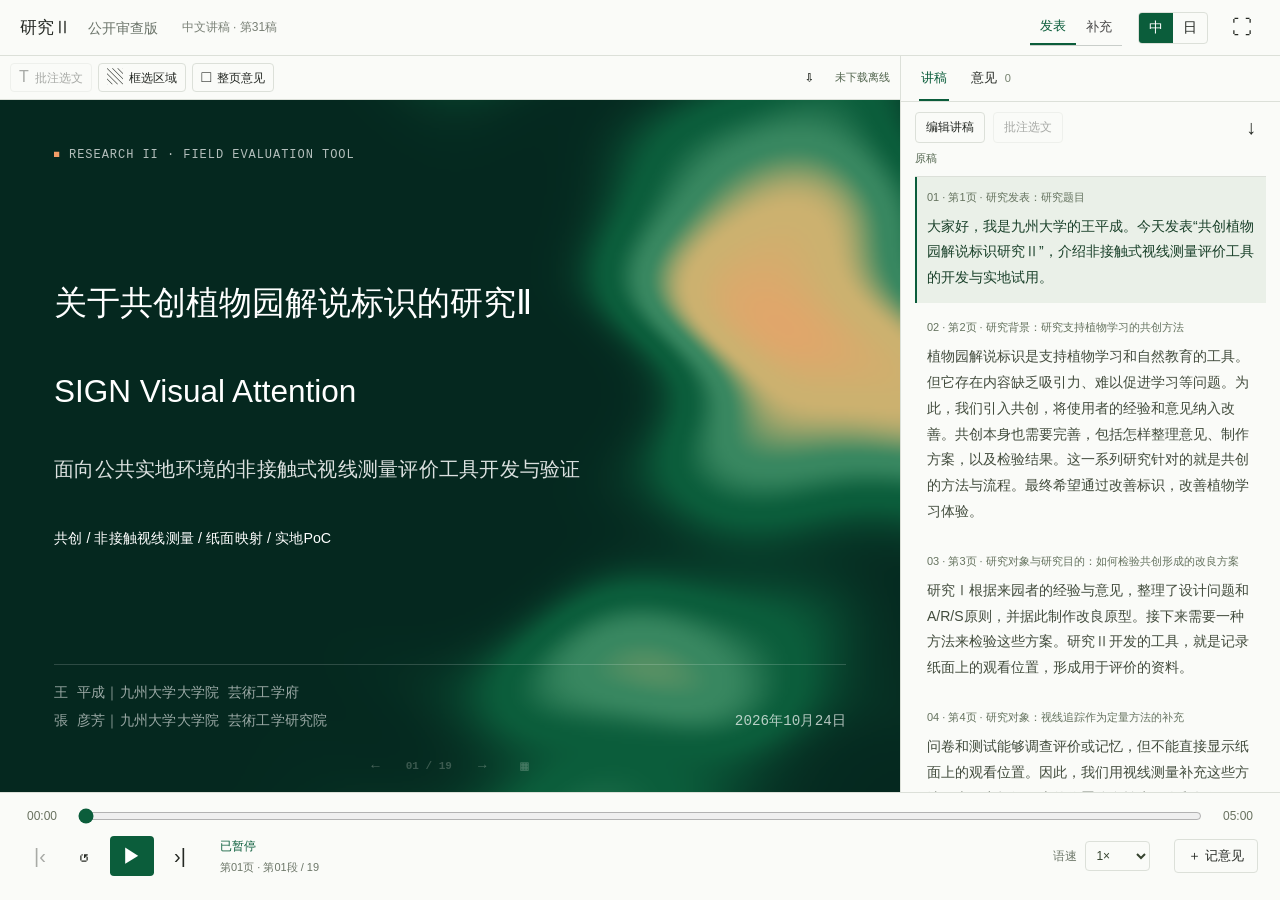
==== 04_PPT工作区/review.html @ 155e1802 "Archive v35 mobile offline reviewer with explicit public redactions" ====
<!doctype html>
<html lang="zh-CN"><head><meta charset="utf-8"><meta name="viewport" content="width=device-width,initial-scale=1,viewport-fit=cover"><meta name="theme-color" content="#0b5d3b"><meta name="apple-mobile-web-app-capable" content="yes"><link rel="manifest" href="review.webmanifest"><title>研究Ⅱ · 模拟审查</title><link rel="stylesheet" href="review.css"></head>
<body>
<header class="review-header"><h1>研究Ⅱ <span>模拟审查</span></h1><span class="review-meta">中文讲稿 · 第13稿</span><div class="header-actions"><nav class="review-scope" aria-label="审查范围"><a href="review.html" data-review-scope="main">发表</a><a href="review.html?scope=supplement" data-review-scope="supplement">补充</a></nav><div class="language-mode" aria-label="画面语言"><button data-deck-language="zh" aria-pressed="true" title="中文画面">中</button><button data-deck-language="ja" aria-pressed="false" title="日文画面">日</button></div><button id="fullscreen" class="icon-button" title="全屏" aria-label="全屏">⛶</button></div></header>
<main class="review-workspace"><div class="stage"><div class="slide-review-tools" role="toolbar" aria-label="Slide批注"><button id="annotate-slide-text" disabled title="选中Slide文字后添加批注"><span aria-hidden="true">T</span> 批注选文</button><button id="annotate-slide-region" aria-pressed="false" title="拖动框选Slide区域，Esc取消"><span aria-hidden="true">▧</span> 框选区域</button><button id="annotate-slide-page" title="对当前整页Slide添加意见"><span aria-hidden="true">□</span> 整页意见</button><span id="slide-review-status" role="status"></span></div><iframe id="deck-frame" title="研究Ⅱ发表幻灯片" allow="autoplay; fullscreen"></iframe><div id="loading-frame">准备画面…</div></div>
<aside class="inspector"><div class="inspector-tabs" role="tablist"><button id="transcript-tab" role="tab" aria-selected="true" aria-controls="transcript-panel">讲稿</button><button id="notes-tab" role="tab" aria-selected="false" aria-controls="notes-panel">意见 <span id="notes-count">0</span></button></div>
<section id="transcript-panel" role="tabpanel" aria-labelledby="transcript-tab"><div class="transcript-tools"><button id="edit-script" aria-pressed="false">编辑讲稿</button><button id="annotate-selection" disabled>批注选文</button><button id="export-script" class="icon-button" title="导出修改后的讲稿" aria-label="导出修改后的讲稿">↓</button><span id="draft-status" role="status">原稿</span></div><div id="clip-list"></div></section>
<section id="notes-panel" role="tabpanel" aria-labelledby="notes-tab" hidden><div class="notes-tools"><span id="storage-status">本机保存</span><button id="export-notes" class="icon-button" title="导出审查意见与讲稿修改" aria-label="导出审查意见与讲稿修改">↓</button></div><form id="note-form"><label for="note-text" id="note-context">第01页 · 00:00</label><blockquote id="note-quote" hidden></blockquote><textarea id="note-text" placeholder="记录这一处的问题…" rows="3"></textarea><div class="note-form-actions"><button id="cancel-note" type="button">取消</button><button id="save-note" type="submit" disabled>保存意见</button></div></form><div id="notes-list"></div></section>
</aside></main>
<footer class="player"><div class="progress-line"><span id="elapsed">00:00</span><input id="seek" type="range" min="0" max="1" step="0.1" value="0" aria-label="播放进度"><span id="duration">00:00</span></div><div class="transport-line"><div class="transport-buttons"><button id="previous" class="icon-button" title="上一段" aria-label="上一段">|‹</button><button id="replay" class="icon-button" title="重听当前段" aria-label="重听当前段">↺</button><button id="play" class="icon-button primary" title="播放" aria-label="播放" disabled>▶</button><button id="next-clip" class="icon-button" title="下一段" aria-label="下一段">›|</button></div><div class="play-state"><span id="status" role="status">准备音频…</span><span id="position">第01页 · 第01段 / 21</span></div><div class="player-actions"><label class="rate-label">语速 <select id="rate" aria-label="语速"><option value="0.75">0.75×</option><option value="1" selected>1×</option><option value="1.25">1.25×</option><option value="1.5">1.5×</option></select></label><button id="add-note" title="暂停并记录当前意见">＋ 记意见</button></div></div></footer>
<audio id="narration" preload="auto"></audio>
<script src="review-core.js"></script><script src="review-data.js"></script><script src="review-slide.js"></script><script src="review.js"></script><script src="review-mobile.js"></script>
</body></html>
---- 04_PPT工作区/review.css ----
:root{font-family:"Hiragino Sans","PingFang SC",sans-serif;color:#242823;background:#f4f5f2;font-size:14px;--accent:#0b5d3b;--border:#dce0d9}
.stage{display:flex;flex-direction:column}
.stage #deck-frame{flex:1;min-height:0;height:0}
.slide-review-tools{display:flex;align-items:center;gap:6px;padding:7px 10px;min-height:44px;flex:none;background:#fafbf8;border-bottom:1px solid var(--border);flex-wrap:wrap}
.slide-review-tools button{height:29px;padding:0 8px;white-space:nowrap;font-size:12px}
.slide-review-tools button span{font-size:16px;margin-right:3px}
.slide-review-tools [aria-pressed="true"]{background:var(--accent);color:white}
#slide-review-status{font-size:11px;color:#68715f;min-width:0;overflow-wrap:anywhere}
@media(max-width:640px){.slide-review-tools{padding:5px 6px;gap:4px}.slide-review-tools button{font-size:11px;padding:0 5px}#slide-review-status:empty{display:none}#slide-review-status{width:100%}}
*{box-sizing:border-box;letter-spacing:0}
body{margin:0;height:100dvh;display:grid;grid-template-rows:56px minmax(0,1fr) 108px;overflow:hidden}
button,select,textarea,input{font:inherit}button{cursor:pointer;color:inherit;background:transparent;border:1px solid var(--border);border-radius:4px}button:disabled{opacity:.38;cursor:default}button:hover:not(:disabled){background:#e7ece6}button:focus-visible,input:focus-visible,select:focus-visible,textarea:focus-visible{outline:2px solid var(--accent);outline-offset:2px}
.review-header{padding:0 20px;display:flex;align-items:center;gap:24px;border-bottom:1px solid var(--border);background:#fafbf8}
.review-header h1{margin:0;font-size:17px;font-weight:500;white-space:nowrap}.review-header h1 span{font-size:14px;font-weight:400;color:#6a7369;margin-left:12px}.review-meta{font-size:12px;color:#798076}.header-actions{display:flex;align-items:center;gap:16px;margin-left:auto}.language-mode{display:flex;border:1px solid var(--border);border-radius:4px;overflow:hidden}.language-mode button{width:34px;height:30px;border:0;border-radius:0}.language-mode [aria-pressed="true"]{background:var(--accent);color:#fff}
.icon-button{height:36px;width:36px;display:inline-grid;place-items:center;font-size:20px;flex:none;border-color:transparent;padding:0}.icon-button[title]{position:relative}.icon-button:hover::after{content:attr(title);position:absolute;bottom:calc(100% + 8px);left:50%;transform:translateX(-50%);background:#26352b;color:white;white-space:nowrap;font-size:12px;padding:6px 9px;border-radius:4px;z-index:20;pointer-events:none}.header-actions .icon-button:hover::after{bottom:auto;top:calc(100% + 8px);left:auto;right:0;transform:none}
.review-workspace{display:grid;grid-template-columns:minmax(0,1fr) 320px;min-height:0;overflow:hidden}.stage{position:relative;min-height:0;background:#eceeeb;overflow:hidden}.stage iframe{width:100%;height:100%;border:0;display:block}#loading-frame{position:absolute;inset:0;display:grid;place-items:center;background:#eceeeb;color:#64705f}#loading-frame[hidden]{display:none}
.inspector{border-left:1px solid var(--border);background:#fafbf8;display:flex;flex-direction:column;min-height:0}.inspector-tabs{height:46px;display:flex;gap:20px;padding:0 18px;border-bottom:1px solid var(--border);flex:none}.inspector-tabs button{border:0;border-bottom:2px solid transparent;border-radius:0;padding:0 2px;font-size:13px}.inspector-tabs [aria-selected="true"]{border-color:var(--accent);color:var(--accent)}#notes-count{font-size:11px;color:#75816e;margin-left:4px}
[role="tabpanel"]{min-height:0;overflow:auto;flex:1;padding:10px 14px 20px}[hidden]{display:none!important}#clip-list{display:flex;flex-direction:column;gap:4px}.clip-row{padding:12px 10px;text-align:left;border:0;border-left:2px solid transparent;border-radius:0;line-height:1.65}.clip-row.active{border-left-color:var(--accent);background:#eaf0e8}.clip-row small{display:block;color:#7b8678;font-size:11px;margin-bottom:5px}.clip-row .clip-text{font-size:13px;color:#424c3d;display:block}.clip-row.active .clip-text{color:#183f28}
.player{border-top:1px solid var(--border);padding:12px 22px;background:#fafbf8;min-width:0}.progress-line{display:flex;align-items:center;gap:14px;height:22px;font-variant-numeric:tabular-nums;font-size:12px;color:#68715f}.progress-line span{width:40px;text-align:center}input[type="range"]{accent-color:var(--accent);flex:1;min-width:0;height:16px}.transport-line{display:flex;align-items:center;gap:22px;height:58px}.transport-buttons{display:flex;gap:8px;align-items:center}.primary{background:var(--accent);color:white!important;width:44px;height:40px}.primary:hover:not(:disabled){background:#164c34}.play-state{display:flex;flex-direction:column;gap:5px;min-width:0;font-size:12px}#status{color:var(--accent)}#position{color:#6c7668;font-size:11px}.player-actions{margin-left:auto;display:flex;gap:24px;align-items:center}.rate-label{display:flex;align-items:center;gap:8px;color:#6c7668;font-size:12px}.rate-label select{background:transparent;border:1px solid var(--border);padding:6px;border-radius:4px;color:#35432f}#add-note{height:34px;padding:0 13px;font-size:13px;white-space:nowrap}
.notes-tools{display:flex;justify-content:space-between;align-items:center;font-size:11px;color:#6c7668;border-bottom:1px solid var(--border);margin-bottom:15px}#note-form{display:flex;flex-direction:column;gap:10px;border-bottom:1px solid var(--border);padding-bottom:18px}#note-context{font-size:12px;color:var(--accent)}textarea{width:100%;resize:vertical;min-height:80px;max-height:200px;border:1px solid var(--border);background:white;border-radius:4px;padding:10px;line-height:1.5}#save-note{align-self:flex-end;padding:7px 14px;background:var(--accent);color:white;font-size:12px}.note-entry{padding:15px 0;border-bottom:1px solid var(--border)}.note-entry header{display:flex;align-items:center;justify-content:space-between}.note-entry .note-location{font-size:11px;border:0;color:var(--accent);padding:0}.note-entry .delete-note{border:0;font-size:18px;width:26px;height:26px}.note-entry p{font-size:13px;line-height:1.6;white-space:pre-wrap;overflow-wrap:anywhere;margin:6px 0}.empty-note{color:#8a9287;font-size:12px;padding:25px 0}
@media(max-width:900px){.review-workspace{grid-template-columns:minmax(0,1fr) 260px}.review-meta{display:none}.player-actions{gap:10px}.transport-line{gap:14px}}
@media(max-width:640px){body{grid-template-rows:48px minmax(0,1fr) 120px}.review-header{padding:0 12px;gap:8px}.review-header h1{font-size:15px}.review-header h1 span{font-size:12px;margin-left:6px}.header-actions{gap:8px}.review-workspace{grid-template-columns:1fr;grid-template-rows:minmax(250px,1fr) 220px}.inspector{border-left:0;border-top:1px solid var(--border)}.inspector-tabs{height:36px}.clip-row{padding:8px}.player{padding:8px 12px}.transport-line{height:78px;flex-wrap:wrap;gap:0 10px;justify-content:space-between}.transport-buttons{gap:3px}.play-state{margin-right:auto;max-width:155px}.player-actions{width:100%;justify-content:space-between;margin-left:0}.rate-label select{padding:2px 6px}#add-note{height:27px;padding:0 10px}.progress-line{gap:6px}.icon-button:hover::after{display:none}}
.review-scope{display:flex;align-items:center;gap:0;border-bottom:1px solid #c9ceca;flex:none}.review-scope a{font-size:13px;color:#444;text-decoration:none;padding:8px 10px;white-space:nowrap}.review-scope a[aria-current="page"]{color:#0B5D3B;border-bottom:2px solid #0B5D3B}.review-scope a:focus-visible{outline:2px solid #0B5D3B;outline-offset:2px}
.review-workspace{grid-template-columns:minmax(0,1fr) 380px}
#transcript-panel{padding-top:0}.transcript-tools{position:sticky;top:0;z-index:2;display:flex;align-items:center;flex-wrap:wrap;gap:8px;padding:10px 0;background:#fafbf8;border-bottom:1px solid var(--border)}.transcript-tools>button:not(.icon-button){padding:6px 10px;font-size:12px}.transcript-tools [aria-pressed="true"]{background:var(--accent);color:#fff}.transcript-tools .icon-button{margin-left:auto;width:30px;height:30px}#draft-status{width:100%;font-size:11px;color:#53664f;overflow-wrap:anywhere}
.clip-row{cursor:default;min-width:0}.clip-location{display:block;width:100%;border:0;padding:0;text-align:left;font-size:11px;color:#65735f;line-height:1.6;margin-bottom:7px}.clip-row .clip-text{white-space:pre-wrap;overflow-wrap:anywhere;user-select:text;cursor:text;font-size:14px;line-height:1.85}.clip-row .clip-edit{min-height:90px;max-height:none;resize:vertical;font-size:14px;line-height:1.85;padding:8px;border-color:#9bb4a0;white-space:pre-wrap;overflow-wrap:anywhere}.draft-badge{display:block;font-size:11px;color:#7c562c;margin-top:8px}.clip-text mark{background:#fff0b9;color:inherit;border-bottom:2px solid #c58d22;cursor:pointer;border-radius:1px}.clip-text mark:focus-visible{outline:2px solid var(--accent)}
#note-quote,.note-entry blockquote{margin:0;border-left:3px solid #c58d22;background:#fbf5df;padding:9px 10px;font-size:13px;line-height:1.7;white-space:pre-wrap;overflow-wrap:anywhere;max-height:150px;overflow:auto}.note-entry blockquote{margin-top:9px}.note-actions,.note-form-actions{display:flex;align-items:center;gap:8px}.note-form-actions{justify-content:flex-end}.note-actions .edit-note{font-size:11px;border:0;padding:3px 5px}.note-anchor-status{display:block;margin-top:6px;color:#8b5e29;font-size:11px}.note-form-actions #cancel-note{font-size:12px;padding:7px 10px}
@media(max-width:900px){.review-workspace{grid-template-columns:minmax(0,1fr) 300px}}
@media(max-width:640px){.review-workspace{grid-template-columns:1fr;grid-template-rows:minmax(180px,.9fr) minmax(240px,1.1fr)}.transcript-tools{gap:6px;padding:7px 0}.transcript-tools>button:not(.icon-button){font-size:12px;padding:5px 8px}.clip-row .clip-text,.clip-row .clip-edit{font-size:14px}}
#toggle-inspector,#close-inspector{display:none}#offline-status{font-size:11px;color:#53664f;margin-left:2px}#offline-save{margin-left:auto}button{touch-action:manipulation}#import-file{display:none}.notes-tools{gap:6px}.notes-tools #storage-status{margin-right:auto;overflow-wrap:anywhere}.notes-tools .icon-button{flex:none}
@media(max-width:1024px) and (orientation:landscape){
  body{height:var(--visible-height,100dvh);grid-template-rows:44px minmax(0,1fr) 66px;padding-left:env(safe-area-inset-left);padding-right:env(safe-area-inset-right);padding-bottom:env(safe-area-inset-bottom)}
  .review-header{padding:0 8px;gap:8px}.review-header h1{font-size:14px}.review-header h1 span{font-size:12px;margin-left:5px}.header-actions{gap:6px}.review-meta{display:none}
  #toggle-inspector,#close-inspector{display:inline-grid;width:44px;height:44px}#close-inspector{margin-left:auto}
  .review-workspace{display:block;position:relative}.stage{height:100%}.inspector{display:none;position:absolute;right:0;top:0;bottom:0;width:min(390px,58%);z-index:10;box-shadow:-3px 0 12px #15251c22}
  .inspector-open .inspector{display:flex}.inspector-tabs{height:44px;gap:16px;padding:0 10px;align-items:center}.inspector-tabs>button{min-height:44px}
  .slide-review-tools{min-height:44px;padding:0 6px;gap:4px;flex-wrap:nowrap}.slide-review-tools button{min-height:44px}.slide-review-tools #slide-review-status{display:none}.slide-review-tools button:not(.icon-button){font-size:12px;padding:0 7px}
  #offline-status{max-width:110px;font-size:10px}.player{padding:0 8px}.progress-line{height:18px;gap:6px}.transport-line{height:48px;gap:8px;flex-wrap:nowrap}.transport-buttons{gap:1px}.transport-buttons .icon-button{width:44px;height:44px}.play-state{max-width:180px;gap:3px}.player-actions{width:auto;margin-left:auto;gap:10px}.rate-label{gap:4px}.rate-label select{padding:3px}#add-note{height:44px;padding:0 8px}
  textarea,.clip-row .clip-edit{font-size:16px;min-height:72px}.note-form-actions button{min-height:44px}.note-entry .delete-note{width:44px;height:44px}.note-actions .edit-note{min-height:44px}.notes-tools .icon-button{height:44px;width:44px}#notes-panel{padding:0 12px 16px}.notes-tools{margin-bottom:8px;position:sticky;top:0;background:#fafbf8;z-index:2}.note-entry{padding:8px 0}
}
@media(max-width:640px) and (orientation:portrait){
 body{height:var(--visible-height,100dvh);grid-template-rows:48px minmax(0,1fr) 110px}.review-header{padding:0 6px}.review-header h1 span{display:none}.review-scope a{padding:8px}.review-workspace{grid-template-rows:minmax(110px,.85fr) minmax(160px,1.15fr)}.slide-review-tools{flex-wrap:wrap;padding:0 4px;gap:2px}.slide-review-tools button{min-height:44px}#slide-review-status{display:none!important}#offline-status{max-width:88px;font-size:10px}.slide-review-tools #offline-save{width:36px}textarea,.clip-row .clip-edit{font-size:16px}.note-form-actions button{min-height:44px}.player-actions #add-note{height:36px}.transport-line{height:74px}.inspector-tabs{height:44px}.inspector-tabs button{min-height:44px}.notes-tools .icon-button{height:44px;width:44px}
}
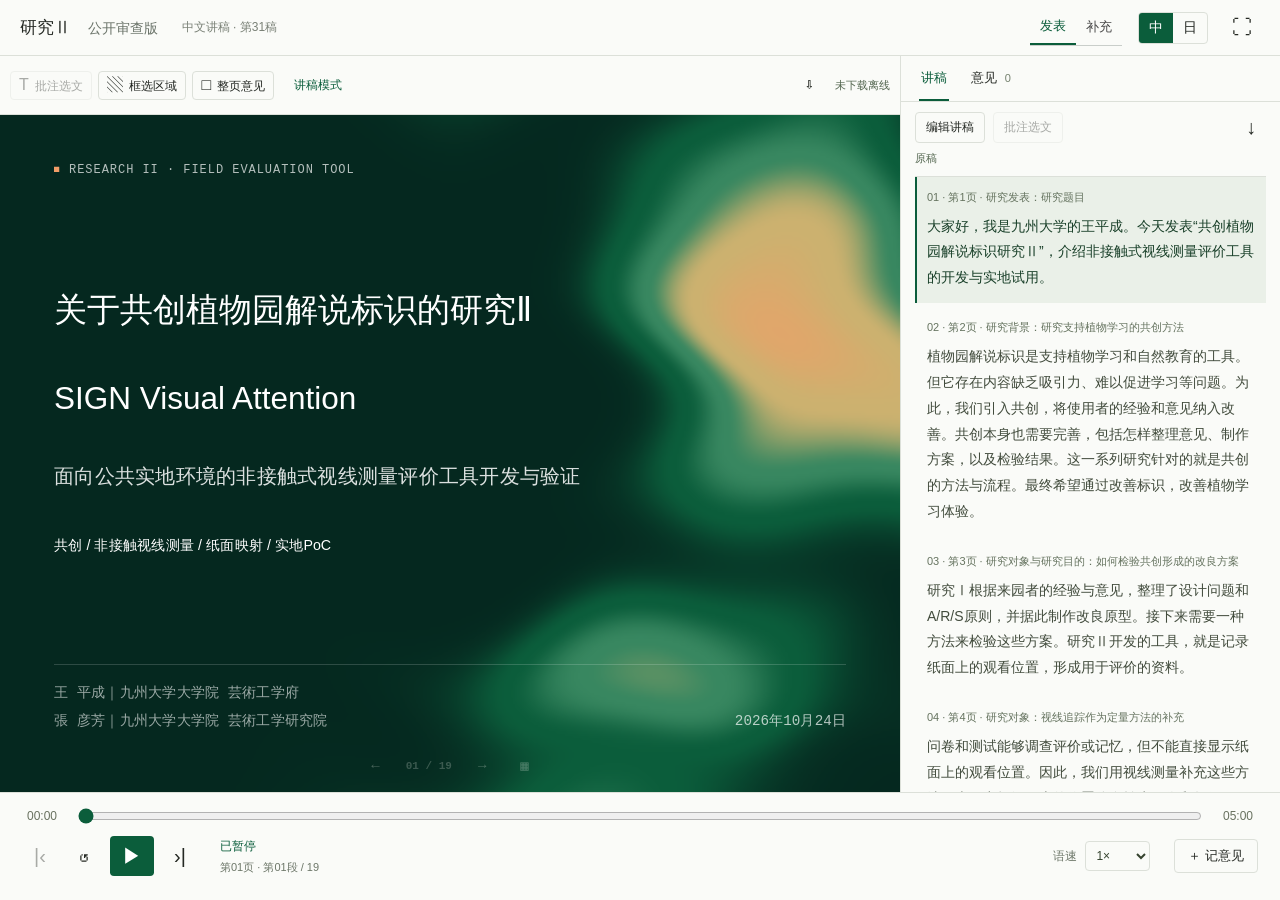
==== commit e18ff7fb: "Add v36 portrait offline manuscript editing with safe shared drafts" ====
--- a/04_PPT工作区/review.html
+++ b/04_PPT工作区/review.html
@@ -9,5 +9,5 @@
 </aside></main>
 <footer class="player"><div class="progress-line"><span id="elapsed">00:00</span><input id="seek" type="range" min="0" max="1" step="0.1" value="0" aria-label="播放进度"><span id="duration">00:00</span></div><div class="transport-line"><div class="transport-buttons"><button id="previous" class="icon-button" title="上一段" aria-label="上一段">|‹</button><button id="replay" class="icon-button" title="重听当前段" aria-label="重听当前段">↺</button><button id="play" class="icon-button primary" title="播放" aria-label="播放" disabled>▶</button><button id="next-clip" class="icon-button" title="下一段" aria-label="下一段">›|</button></div><div class="play-state"><span id="status" role="status">准备音频…</span><span id="position">第01页 · 第01段 / 21</span></div><div class="player-actions"><label class="rate-label">语速 <select id="rate" aria-label="语速"><option value="0.75">0.75×</option><option value="1" selected>1×</option><option value="1.25">1.25×</option><option value="1.5">1.5×</option></select></label><button id="add-note" title="暂停并记录当前意见">＋ 记意见</button></div></div></footer>
 <audio id="narration" preload="auto"></audio>
-<script src="review-core.js"></script><script src="review-data.js"></script><script src="review-slide.js"></script><script src="review.js"></script><script src="review-mobile.js"></script>
+<script src="review-core.js"></script><script src="review-data.js"></script><script src="review-slide.js"></script><script src="script-core.js"></script><script src="review.js"></script><script src="review-offline.js"></script><script src="review-mobile.js"></script>
 </body></html>
--- a/04_PPT工作区/review.css
+++ b/04_PPT工作区/review.css
@@ -28,6 +28,8 @@
 @media(max-width:900px){.review-workspace{grid-template-columns:minmax(0,1fr) 300px}}
 @media(max-width:640px){.review-workspace{grid-template-columns:1fr;grid-template-rows:minmax(180px,.9fr) minmax(240px,1.1fr)}.transcript-tools{gap:6px;padding:7px 0}.transcript-tools>button:not(.icon-button){font-size:12px;padding:5px 8px}.clip-row .clip-text,.clip-row .clip-edit{font-size:14px}}
 #toggle-inspector,#close-inspector{display:none}#offline-status{font-size:11px;color:#53664f;margin-left:2px}#offline-save{margin-left:auto}button{touch-action:manipulation}#import-file{display:none}.notes-tools{gap:6px}.notes-tools #storage-status{margin-right:auto;overflow-wrap:anywhere}.notes-tools .icon-button{flex:none}
+.script-mode-link{display:inline-flex;align-items:center;justify-content:center;min-height:44px;padding:0 8px;font-size:12px;color:var(--accent);text-decoration:none;white-space:nowrap;touch-action:manipulation}.script-mode-link:focus-visible{outline:2px solid var(--accent)}
+@media(max-width:1024px){.language-mode button{min-height:42px;min-width:38px}.review-scope a{min-height:44px;display:flex;align-items:center}.header-actions>.icon-button{height:44px;width:44px}}
 @media(max-width:1024px) and (orientation:landscape){
   body{height:var(--visible-height,100dvh);grid-template-rows:44px minmax(0,1fr) 66px;padding-left:env(safe-area-inset-left);padding-right:env(safe-area-inset-right);padding-bottom:env(safe-area-inset-bottom)}
   .review-header{padding:0 8px;gap:8px}.review-header h1{font-size:14px}.review-header h1 span{font-size:12px;margin-left:5px}.header-actions{gap:6px}.review-meta{display:none}
@@ -41,3 +43,4 @@
 @media(max-width:640px) and (orientation:portrait){
  body{height:var(--visible-height,100dvh);grid-template-rows:48px minmax(0,1fr) 110px}.review-header{padding:0 6px}.review-header h1 span{display:none}.review-scope a{padding:8px}.review-workspace{grid-template-rows:minmax(110px,.85fr) minmax(160px,1.15fr)}.slide-review-tools{flex-wrap:wrap;padding:0 4px;gap:2px}.slide-review-tools button{min-height:44px}#slide-review-status{display:none!important}#offline-status{max-width:88px;font-size:10px}.slide-review-tools #offline-save{width:36px}textarea,.clip-row .clip-edit{font-size:16px}.note-form-actions button{min-height:44px}.player-actions #add-note{height:36px}.transport-line{height:74px}.inspector-tabs{height:44px}.inspector-tabs button{min-height:44px}.notes-tools .icon-button{height:44px;width:44px}
 }
+@media(max-width:1024px){body.keyboard-open{grid-template-rows:minmax(0,1fr)}.keyboard-open .review-header,.keyboard-open .player{display:none}.keyboard-open .review-workspace{display:block;position:relative}.keyboard-open .stage{height:100%}.keyboard-open .inspector{display:flex;position:absolute;inset:0;width:100%;z-index:10;border:0}.keyboard-open .inspector-tabs{height:44px;flex:none}.keyboard-open [role="tabpanel"]{padding-bottom:12px}.keyboard-open textarea{min-height:64px;max-height:110px}.keyboard-open #note-form{gap:6px;padding-bottom:8px}.keyboard-open #note-context{font-size:11px}.keyboard-open .notes-tools{display:none}.keyboard-open #note-quote{max-height:45px}}
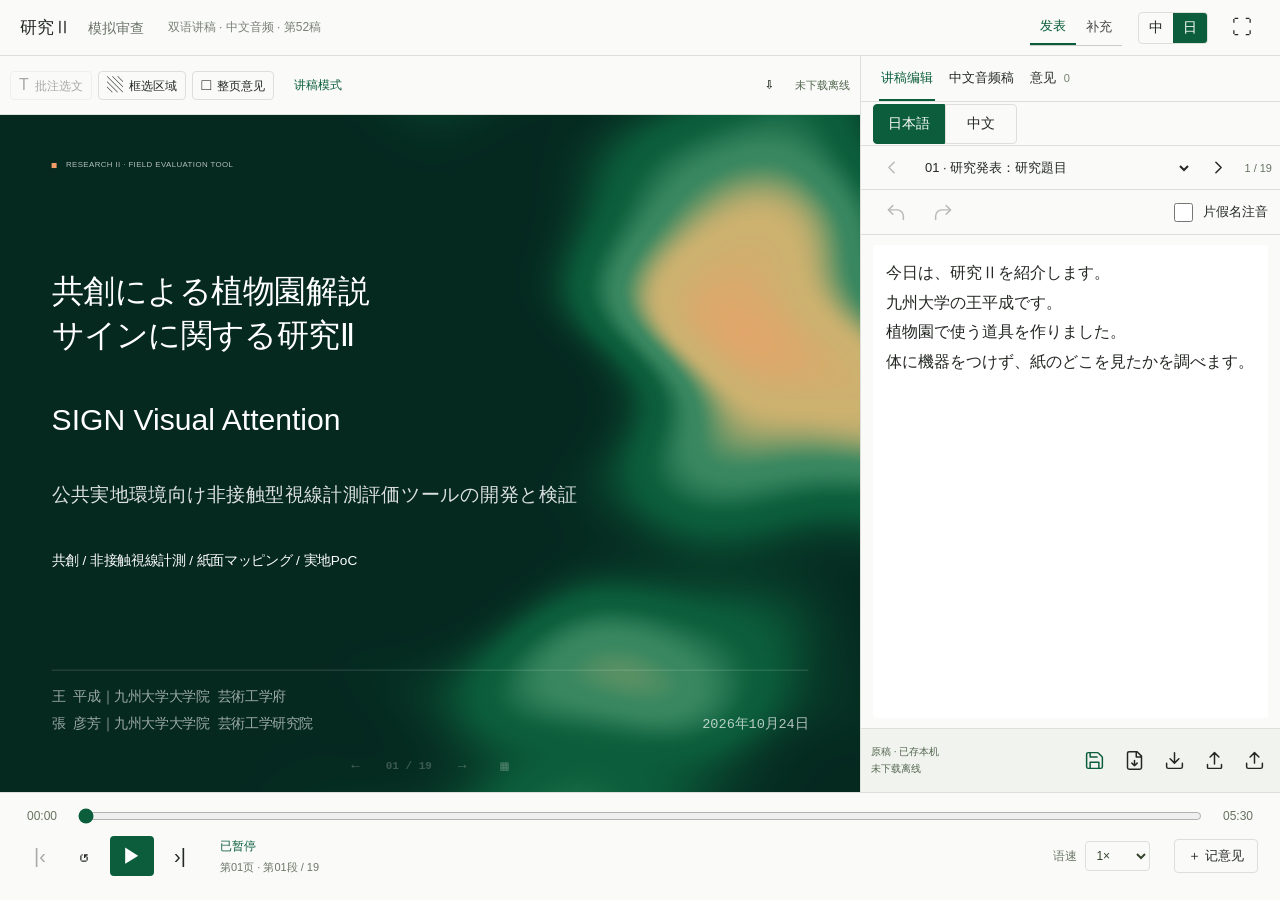
==== commit 84fe810f: "Unify desktop and mobile manuscript editor" ====
--- a/04_PPT工作区/review.html
+++ b/04_PPT工作区/review.html
@@ -3,8 +3,9 @@
 <body>
 <header class="review-header"><h1>研究Ⅱ <span>模拟审查</span></h1><span class="review-meta">中文讲稿 · 第13稿</span><div class="header-actions"><nav class="review-scope" aria-label="审查范围"><a href="review.html" data-review-scope="main">发表</a><a href="review.html?scope=supplement" data-review-scope="supplement">补充</a></nav><div class="language-mode" aria-label="画面语言"><button data-deck-language="zh" aria-pressed="true" title="中文画面">中</button><button data-deck-language="ja" aria-pressed="false" title="日文画面">日</button></div><button id="fullscreen" class="icon-button" title="全屏" aria-label="全屏">⛶</button></div></header>
 <main class="review-workspace"><div class="stage"><div class="slide-review-tools" role="toolbar" aria-label="Slide批注"><button id="annotate-slide-text" disabled title="选中Slide文字后添加批注"><span aria-hidden="true">T</span> 批注选文</button><button id="annotate-slide-region" aria-pressed="false" title="拖动框选Slide区域，Esc取消"><span aria-hidden="true">▧</span> 框选区域</button><button id="annotate-slide-page" title="对当前整页Slide添加意见"><span aria-hidden="true">□</span> 整页意见</button><span id="slide-review-status" role="status"></span></div><iframe id="deck-frame" title="研究Ⅱ发表幻灯片" allow="autoplay; fullscreen"></iframe><div id="loading-frame">准备画面…</div></div>
-<aside class="inspector"><div class="inspector-tabs" role="tablist"><button id="transcript-tab" role="tab" aria-selected="true" aria-controls="transcript-panel">讲稿</button><button id="notes-tab" role="tab" aria-selected="false" aria-controls="notes-panel">意见 <span id="notes-count">0</span></button></div>
-<section id="transcript-panel" role="tabpanel" aria-labelledby="transcript-tab"><div class="transcript-tools"><button id="edit-script" aria-pressed="false">编辑讲稿</button><button id="annotate-selection" disabled>批注选文</button><button id="export-script" class="icon-button" title="导出修改后的讲稿" aria-label="导出修改后的讲稿">↓</button><span id="draft-status" role="status">原稿</span></div><div id="clip-list"></div></section>
+<aside class="inspector"><div class="inspector-tabs" role="tablist"><button id="editor-tab" role="tab" aria-selected="true" aria-controls="editor-panel">讲稿编辑</button><button id="transcript-tab" role="tab" aria-selected="false" aria-controls="transcript-panel">中文音频稿</button><button id="notes-tab" role="tab" aria-selected="false" aria-controls="notes-panel">意见 <span id="notes-count">0</span></button></div>
+<section id="editor-panel" role="tabpanel" aria-labelledby="editor-tab"><iframe id="script-editor-frame" title="统一双语讲稿编辑器"></iframe></section>
+<section id="transcript-panel" role="tabpanel" aria-labelledby="transcript-tab" hidden><div class="transcript-tools"><button id="edit-script" aria-pressed="false">编辑讲稿</button><button id="annotate-selection" disabled>批注选文</button><button id="export-script" class="icon-button" title="导出修改后的讲稿" aria-label="导出修改后的讲稿">↓</button><span id="draft-status" role="status">原稿</span></div><div id="clip-list"></div></section>
 <section id="notes-panel" role="tabpanel" aria-labelledby="notes-tab" hidden><div class="notes-tools"><span id="storage-status">本机保存</span><button id="export-notes" class="icon-button" title="导出审查意见与讲稿修改" aria-label="导出审查意见与讲稿修改">↓</button></div><form id="note-form"><label for="note-text" id="note-context">第01页 · 00:00</label><blockquote id="note-quote" hidden></blockquote><textarea id="note-text" placeholder="记录这一处的问题…" rows="3"></textarea><div class="note-form-actions"><button id="cancel-note" type="button">取消</button><button id="save-note" type="submit" disabled>保存意见</button></div></form><div id="notes-list"></div></section>
 </aside></main>
 <footer class="player"><div class="progress-line"><span id="elapsed">00:00</span><input id="seek" type="range" min="0" max="1" step="0.1" value="0" aria-label="播放进度"><span id="duration">00:00</span></div><div class="transport-line"><div class="transport-buttons"><button id="previous" class="icon-button" title="上一段" aria-label="上一段">|‹</button><button id="replay" class="icon-button" title="重听当前段" aria-label="重听当前段">↺</button><button id="play" class="icon-button primary" title="播放" aria-label="播放" disabled>▶</button><button id="next-clip" class="icon-button" title="下一段" aria-label="下一段">›|</button></div><div class="play-state"><span id="status" role="status">准备音频…</span><span id="position">第01页 · 第01段 / 21</span></div><div class="player-actions"><label class="rate-label">语速 <select id="rate" aria-label="语速"><option value="0.75">0.75×</option><option value="1" selected>1×</option><option value="1.25">1.25×</option><option value="1.5">1.5×</option></select></label><button id="add-note" title="暂停并记录当前意见">＋ 记意见</button></div></div></footer>
--- a/04_PPT工作区/review.css
+++ b/04_PPT工作区/review.css
@@ -29,6 +29,8 @@
 @media(max-width:640px){.review-workspace{grid-template-columns:1fr;grid-template-rows:minmax(180px,.9fr) minmax(240px,1.1fr)}.transcript-tools{gap:6px;padding:7px 0}.transcript-tools>button:not(.icon-button){font-size:12px;padding:5px 8px}.clip-row .clip-text,.clip-row .clip-edit{font-size:14px}}
 #toggle-inspector,#close-inspector{display:none}#offline-status{font-size:11px;color:#53664f;margin-left:2px}#offline-save{margin-left:auto}button{touch-action:manipulation}#import-file{display:none}.notes-tools{gap:6px}.notes-tools #storage-status{margin-right:auto;overflow-wrap:anywhere}.notes-tools .icon-button{flex:none}
 .script-mode-link{display:inline-flex;align-items:center;justify-content:center;min-height:44px;padding:0 8px;font-size:12px;color:var(--accent);text-decoration:none;white-space:nowrap;touch-action:manipulation}.script-mode-link:focus-visible{outline:2px solid var(--accent)}
+#editor-panel{padding:0;min-height:0;flex:1;overflow:hidden}#editor-panel:not([hidden]){display:flex}#script-editor-frame{border:0;width:100%;height:100%;min-height:0;display:block}.inspector-tabs{gap:12px}.inspector-tabs>button{white-space:nowrap}
+@media(min-width:1025px){.review-workspace{grid-template-columns:minmax(0,1fr) 420px}}
 @media(max-width:1024px){.language-mode button{min-height:42px;min-width:38px}.review-scope a{min-height:44px;display:flex;align-items:center}.header-actions>.icon-button{height:44px;width:44px}}
 @media(max-width:1024px) and (orientation:landscape){
   body{height:var(--visible-height,100dvh);grid-template-rows:44px minmax(0,1fr) 66px;padding-left:env(safe-area-inset-left);padding-right:env(safe-area-inset-right);padding-bottom:env(safe-area-inset-bottom)}
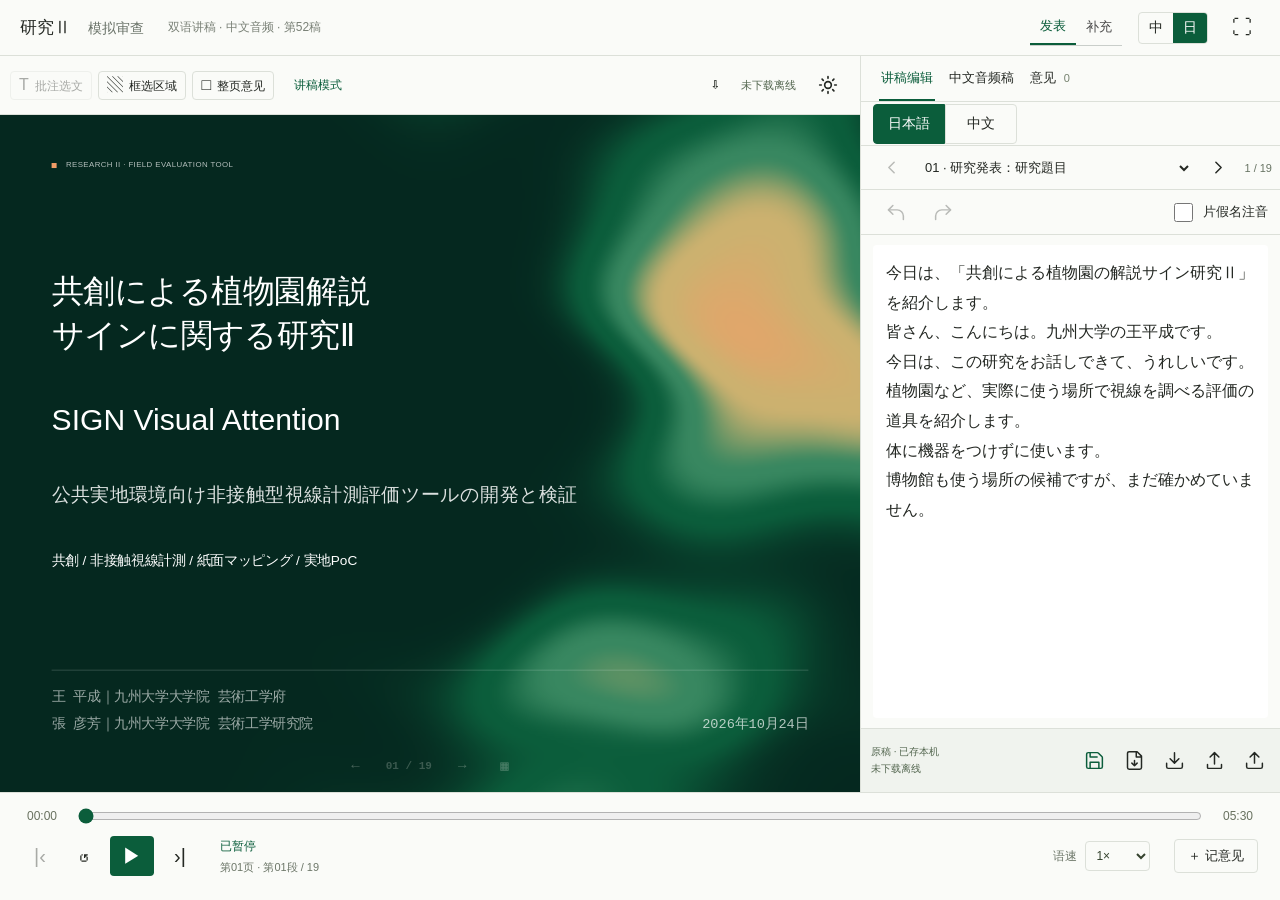
==== commit 0e6f55c5: "Add shared dark theme and restore full-content simple Japanese scripts" ====
--- a/04_PPT工作区/review.html
+++ b/04_PPT工作区/review.html
@@ -1,5 +1,5 @@
 <!doctype html>
-<html lang="zh-CN"><head><meta charset="utf-8"><meta name="viewport" content="width=device-width,initial-scale=1,viewport-fit=cover"><meta name="theme-color" content="#0b5d3b"><meta name="apple-mobile-web-app-capable" content="yes"><link rel="manifest" href="review.webmanifest"><title>研究Ⅱ · 模拟审查</title><link rel="stylesheet" href="review.css"></head>
+<html lang="zh-CN"><head><meta charset="utf-8"><meta name="viewport" content="width=device-width,initial-scale=1,viewport-fit=cover"><meta name="theme-color" content="#0b5d3b"><meta name="apple-mobile-web-app-capable" content="yes"><link rel="manifest" href="review.webmanifest"><title>研究Ⅱ · 模拟审查</title><link rel="stylesheet" href="review.css"><link rel="stylesheet" href="ui-theme.css"><script src="ui-theme.js"></script></head>
 <body>
 <header class="review-header"><h1>研究Ⅱ <span>模拟审查</span></h1><span class="review-meta">中文讲稿 · 第13稿</span><div class="header-actions"><nav class="review-scope" aria-label="审查范围"><a href="review.html" data-review-scope="main">发表</a><a href="review.html?scope=supplement" data-review-scope="supplement">补充</a></nav><div class="language-mode" aria-label="画面语言"><button data-deck-language="zh" aria-pressed="true" title="中文画面">中</button><button data-deck-language="ja" aria-pressed="false" title="日文画面">日</button></div><button id="fullscreen" class="icon-button" title="全屏" aria-label="全屏">⛶</button></div></header>
 <main class="review-workspace"><div class="stage"><div class="slide-review-tools" role="toolbar" aria-label="Slide批注"><button id="annotate-slide-text" disabled title="选中Slide文字后添加批注"><span aria-hidden="true">T</span> 批注选文</button><button id="annotate-slide-region" aria-pressed="false" title="拖动框选Slide区域，Esc取消"><span aria-hidden="true">▧</span> 框选区域</button><button id="annotate-slide-page" title="对当前整页Slide添加意见"><span aria-hidden="true">□</span> 整页意见</button><span id="slide-review-status" role="status"></span></div><iframe id="deck-frame" title="研究Ⅱ发表幻灯片" allow="autoplay; fullscreen"></iframe><div id="loading-frame">准备画面…</div></div>
--- a/04_PPT工作区/ui-theme.css
+++ b/04_PPT工作区/ui-theme.css
@@ -0,0 +1,21 @@
+.theme-control{position:relative;flex:none;color:inherit;z-index:30;margin-left:4px}.theme-control summary{display:grid;place-items:center;list-style:none;width:44px;height:44px;cursor:pointer;border-radius:4px;touch-action:manipulation}.theme-control summary::-webkit-details-marker{display:none}.theme-control summary:hover{background:#e7ece6}.theme-control summary:focus-visible{outline:2px solid var(--accent);outline-offset:-2px}.theme-menu{position:fixed;display:flex;flex-direction:column;gap:8px;min-width:156px;padding:12px;background:#fafbf8;color:#242823;border:1px solid var(--border);border-radius:4px;box-shadow:0 4px 16px #0003;font-size:13px}.theme-menu select{font:inherit;color:inherit;background:inherit;padding:8px;border:1px solid var(--border);border-radius:4px}.theme-control:not([open]) .theme-menu{display:none}.script-tools .theme-control{order:-1;margin-left:0}.is-embedded .theme-control{display:none}
+:root[data-theme="dark"]{color:#e6ebe7;background:#151917;--accent:#83d8aa;--border:#404a44;color-scheme:dark}
+[data-theme="dark"] body{background:#151917;color:#e6ebe7}
+[data-theme="dark"] :is(.review-header,.inspector,.player,.slide-review-tools,.transcript-tools,.notes-tools,.script-header,.script-workspace,.theme-menu){background:#1e2420;color:#e6ebe7}
+[data-theme="dark"] :is(.stage,#loading-frame,.script-preview){background:#121613;color:#bac6bd}
+[data-theme="dark"] :is(.script-footer){background:#191f1b}
+[data-theme="dark"] :is(textarea,.script-input,.script-reading){background:#252d27;color:#eef2ee;border-color:#46534a}
+[data-theme="dark"] :is(button:hover:not(:disabled),.icon:hover,.theme-control summary:hover){background:#354139}
+[data-theme="dark"] :is(.primary,#save-note,.language-mode [aria-pressed="true"],.script-languages [aria-pressed="true"],.slide-review-tools [aria-pressed="true"],.transcript-tools [aria-pressed="true"]){background:#83d8aa;color:#10281a!important}
+[data-theme="dark"] :is(.review-meta,.review-header h1 span,#notes-count,.clip-row small,.clip-location,.progress-line,#position,.rate-label,.notes-tools,.empty-note,#draft-status,#offline-status,.script-status,#script-count,.script-paragraph label,.script-scope a,#slide-review-status){color:#b4c2b7}
+[data-theme="dark"] :is(.review-scope a,.rate-label select,.clip-row .clip-text){color:#d9e3db}
+[data-theme="dark"] :is(.review-scope a[aria-current="page"],.script-scope a[aria-current="page"],#note-context,.note-location,.script-reading rt){color:#83d8aa}
+[data-theme="dark"] .review-scope a[aria-current="page"]{border-color:#83d8aa}
+[data-theme="dark"] .clip-row.active{background:#2d4032}
+[data-theme="dark"] .clip-row.active .clip-text{color:#ecf4ed}
+[data-theme="dark"] :is(#note-quote,.note-entry blockquote,.clip-text mark){background:#443d24;color:#f4e8b9}
+[data-theme="dark"] :is(.draft-badge,.note-anchor-status){color:#e9bd83}
+[data-theme="dark"] .script-status [data-error="true"]{color:#ffb39e}
+[data-theme="dark"] #preview-label{background:#1e2420ed;color:#c5d4c8}
+[data-theme="dark"] select option{background:#252d27;color:#eef2ee}
+@media(max-width:640px){.slide-review-tools .theme-control{margin-left:auto}.theme-control summary{width:40px}}
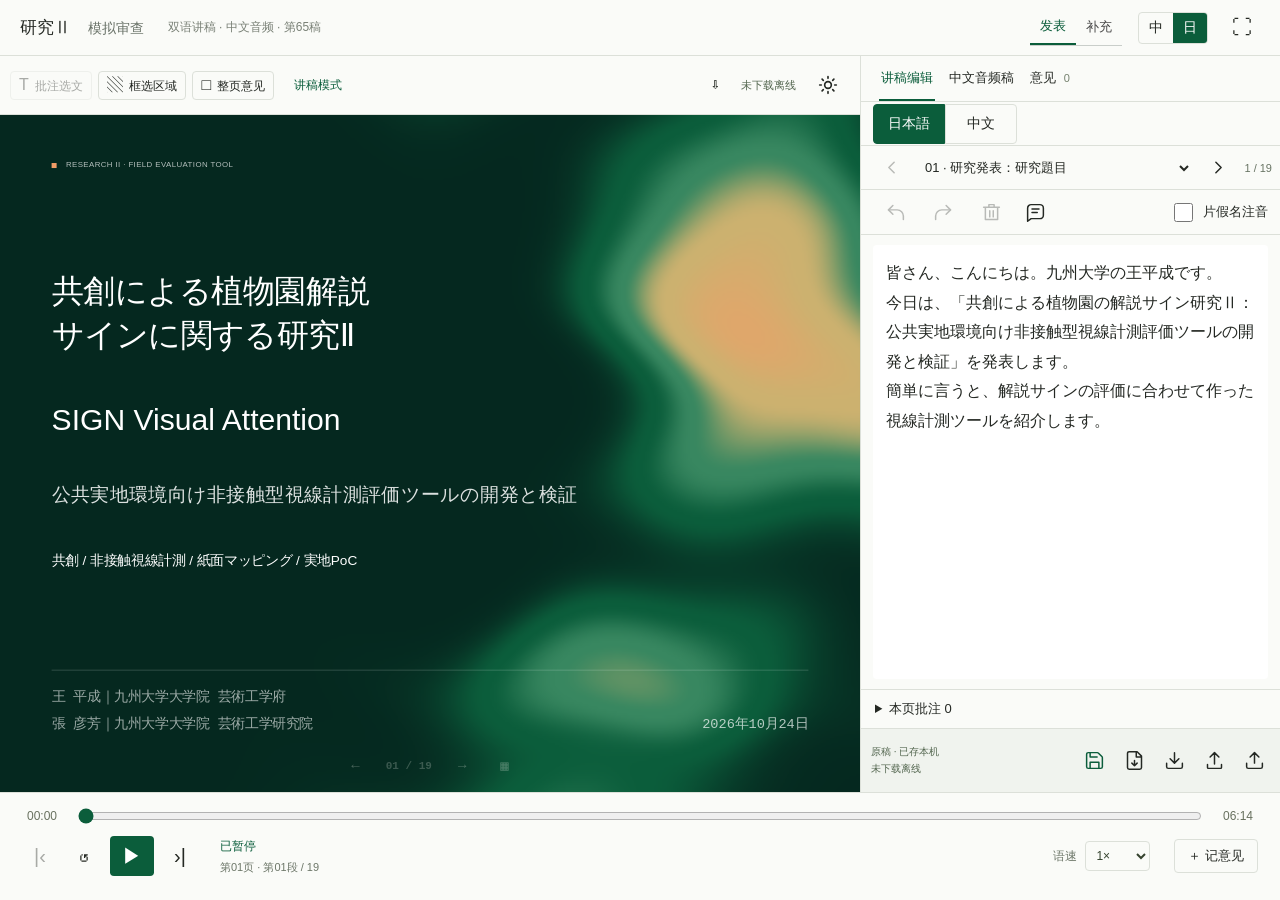
==== commit 7d8d1ad9: "Publish manuscript 65 with original-only annotation editor and kanji readings" ====
--- a/04_PPT工作区/review.html
+++ b/04_PPT工作区/review.html
@@ -10,5 +10,5 @@
 </aside></main>
 <footer class="player"><div class="progress-line"><span id="elapsed">00:00</span><input id="seek" type="range" min="0" max="1" step="0.1" value="0" aria-label="播放进度"><span id="duration">00:00</span></div><div class="transport-line"><div class="transport-buttons"><button id="previous" class="icon-button" title="上一段" aria-label="上一段">|‹</button><button id="replay" class="icon-button" title="重听当前段" aria-label="重听当前段">↺</button><button id="play" class="icon-button primary" title="播放" aria-label="播放" disabled>▶</button><button id="next-clip" class="icon-button" title="下一段" aria-label="下一段">›|</button></div><div class="play-state"><span id="status" role="status">准备音频…</span><span id="position">第01页 · 第01段 / 21</span></div><div class="player-actions"><label class="rate-label">语速 <select id="rate" aria-label="语速"><option value="0.75">0.75×</option><option value="1" selected>1×</option><option value="1.25">1.25×</option><option value="1.5">1.5×</option></select></label><button id="add-note" title="暂停并记录当前意见">＋ 记意见</button></div></div></footer>
 <audio id="narration" preload="auto"></audio>
-<script src="review-core.js"></script><script src="review-data.js"></script><script src="review-slide.js"></script><script src="script-core.js"></script><script src="review.js"></script><script src="review-offline.js"></script><script src="review-mobile.js"></script>
+<script src="review-core.js"></script><script src="review-data.js?v=65"></script><script src="review-slide.js"></script><script src="script-core.js"></script><script src="review.js?v=65"></script><script src="review-offline.js"></script><script src="review-mobile.js"></script>
 </body></html>
